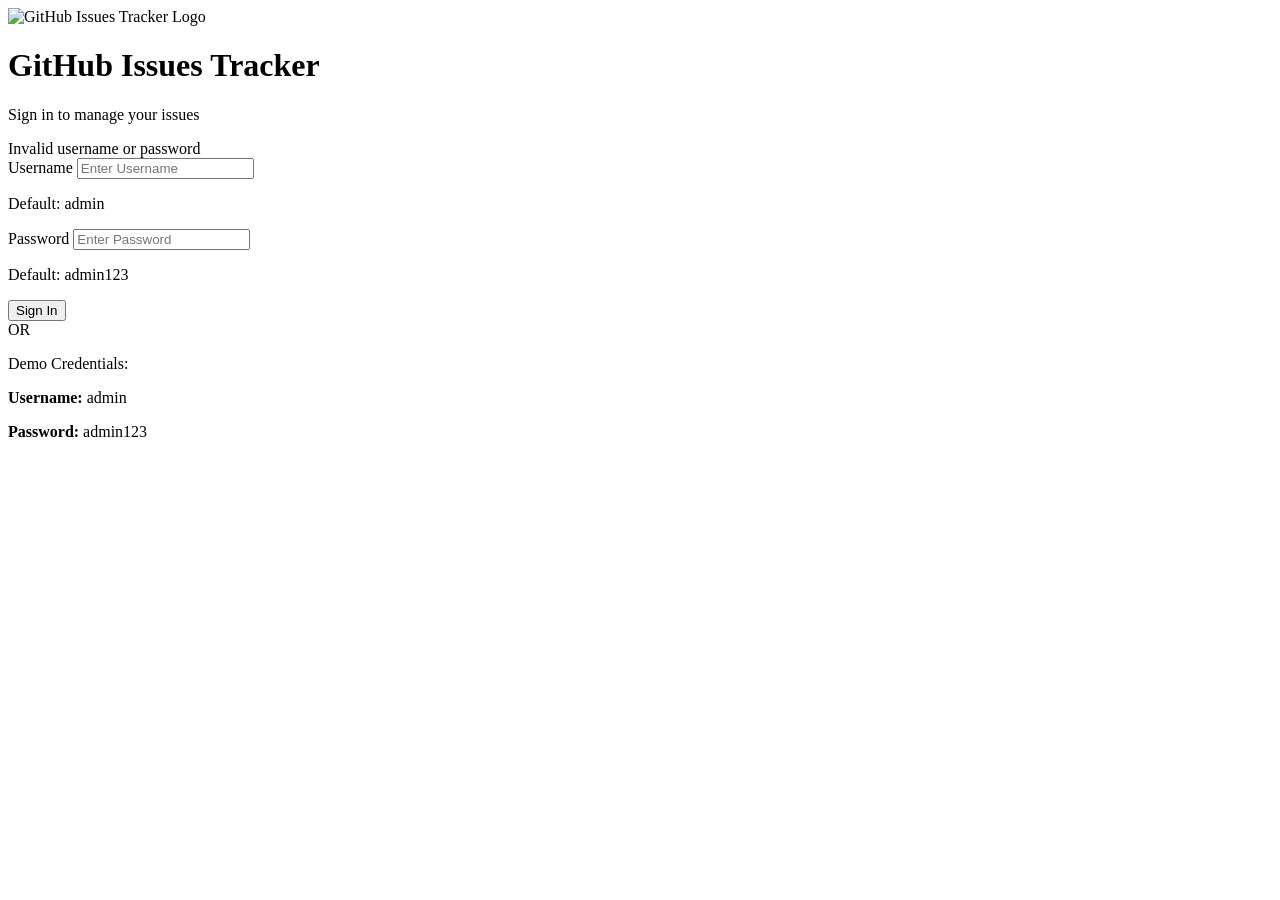
==== login.html @ 3337e896 "added login page HTML structure with form, logo, and demo credentials" ====
<!DOCTYPE html>
<html lang="en">

<head>
    <meta charset="UTF-8">
    <meta name="viewport" content="width=device-width, initial-scale=1.0">
    <title>GitHub Issues Tracker - Login</title>
</head>

<body>
    <div class="page-wrapper">
        <div class="login-card">

            <div class="logo-wrap">
                <img class="github-logo" src="assets/logo.png" alt="GitHub Issues Tracker Logo">
            </div>

            <h1 class="login-title">GitHub Issues Tracker</h1>
            <p class="login-subtitle">Sign in to manage your issues</p>

            <div class="error-msg hidden" id="error-msg">Invalid username or password</div>

            <div class="form-group">
                <label class="form-label">Username</label>
                <input type="text" class="form-input" id="username-input" placeholder="Enter Username">
                <p class="input-hint">Default: admin</p>
            </div>

            <div class="form-group">
                <label class="form-label">Password</label>
                <input type="password" class="form-input" id="password-input" placeholder="Enter Password">
                <p class="input-hint">Default: admin123</p>
            </div>

            <button class="signin-btn" onclick="handleLogin()">Sign In</button>

            <div class="divider">
                <span>OR</span>
            </div>

            <p class="demo-label">Demo Credentials:</p>
            <div class="demo-box">
                <p><strong>Username:</strong> admin</p>
                <p><strong>Password:</strong> admin123</p>
            </div>

        </div>
    </div>

</body>

</html>
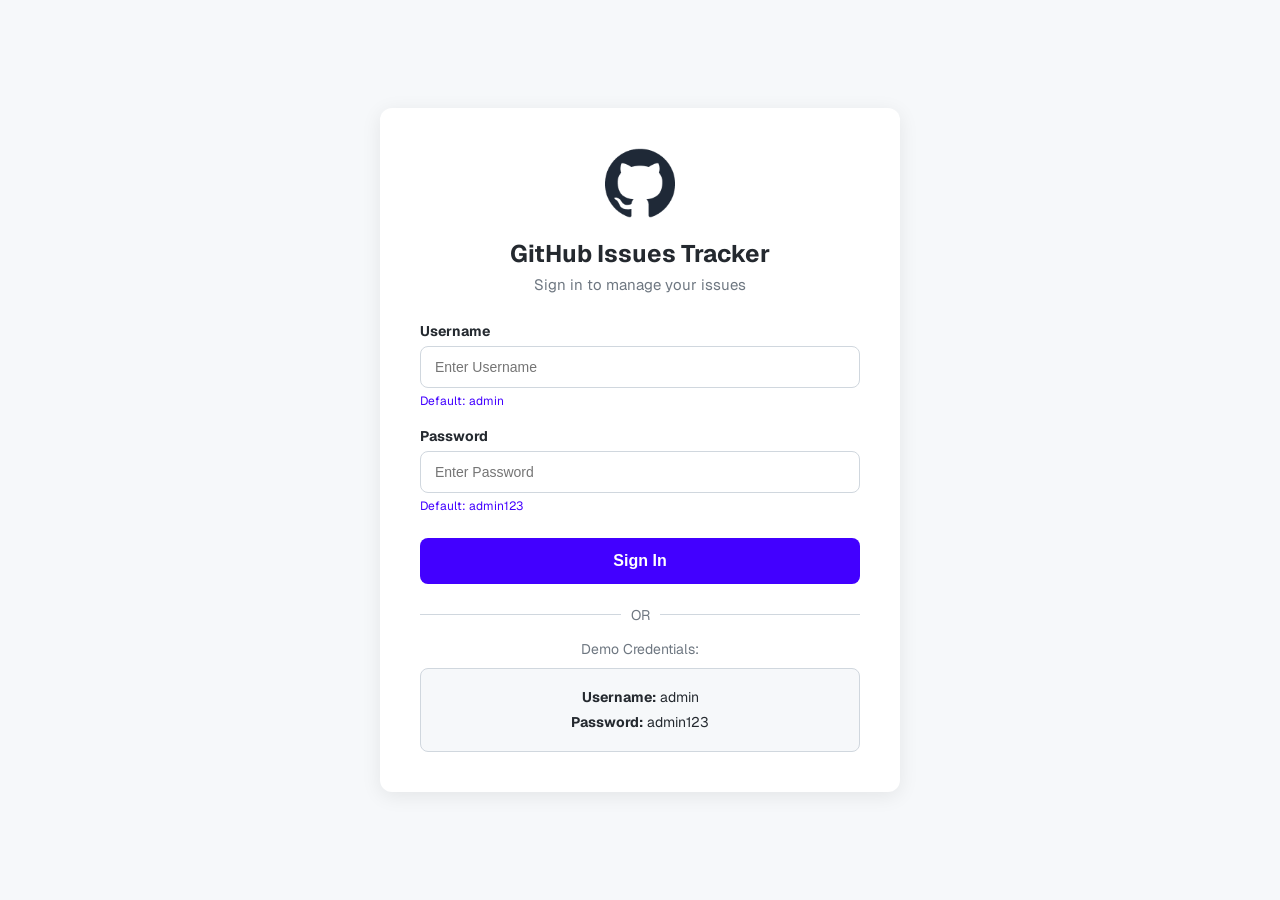
==== commit dd2330ec: "add login page styles and authentication logic" ====
--- a/login.html
+++ b/login.html
@@ -5,6 +5,12 @@
     <meta charset="UTF-8">
     <meta name="viewport" content="width=device-width, initial-scale=1.0">
     <title>GitHub Issues Tracker - Login</title>
+    <link rel="preconnect" href="https://fonts.googleapis.com">
+    <link rel="preconnect" href="https://fonts.gstatic.com" crossorigin>
+    <link
+        href="https://fonts.googleapis.com/css2?family=Geist:wght@100..900&family=Inter:ital,opsz,wght@0,14..32,100..900;1,14..32,100..900&display=swap"
+        rel="stylesheet">
+    <link rel="stylesheet" href="login.css">
 </head>
 
 <body>
@@ -12,7 +18,7 @@
         <div class="login-card">
 
             <div class="logo-wrap">
-                <img class="github-logo" src="assets/logo.png" alt="GitHub Issues Tracker Logo">
+                <img class="github-logo" src="./assets/github-logo.png" alt="GitHub Issues Tracker Logo">
             </div>
 
             <h1 class="login-title">GitHub Issues Tracker</h1>
@@ -46,6 +52,8 @@
 
         </div>
     </div>
+    
+    <script src="login.js"></script>
 
 </body>
 
--- a/login.css
+++ b/login.css
@@ -0,0 +1,158 @@
+* {
+    margin: 0;
+    padding: 0;
+    box-sizing: border-box;
+}
+
+body {
+    font-family: "Geist", sans-serif;
+    background-color: #f6f8fa;
+    min-height: 100vh;
+    display: flex;
+    align-items: center;
+    justify-content: center;
+}
+
+.page-wrapper {
+    width: 100%;
+    padding: 20px;
+    display: flex;
+    justify-content: center;
+    align-items: center;
+    min-height: 100vh;
+}
+
+.login-card {
+    background-color: white;
+    border-radius: 12px;
+    padding: 40px;
+    width: 100%;
+    max-width: 520px;
+    box-shadow: 0 4px 20px rgba(0, 0, 0, 0.08);
+}
+
+.logo-wrap {
+    display: flex;
+    justify-content: center;
+    margin-bottom: 20px;
+}
+
+.github-logo {
+    width: 70px;
+    height: 70px;
+}
+
+.login-title {
+    text-align: center;
+    font-size: 24px;
+    font-weight: bold;
+    color: #24292f;
+    margin-bottom: 6px;
+}
+
+.login-subtitle {
+    text-align: center;
+    font-size: 15px;
+    color: #6e7781;
+    margin-bottom: 28px;
+}
+
+.error-msg {
+    background-color: #ffeef0;
+    border: 1px solid #ffc9cc;
+    color: #cf222e;
+    padding: 10px 14px;
+    border-radius: 6px;
+    font-size: 14px;
+    margin-bottom: 16px;
+}
+
+.hidden {
+    display: none;
+}
+
+.form-group {
+    margin-bottom: 18px;
+}
+
+.form-label {
+    display: block;
+    font-size: 14px;
+    font-weight: bold;
+    color: #24292f;
+    margin-bottom: 6px;
+}
+
+.form-input {
+    width: 100%;
+    padding: 12px 14px;
+    border: 1px solid #d0d7de;
+    border-radius: 8px;
+    font-size: 14px;
+    color: #24292f;
+    outline: none;
+}
+
+.form-input:focus {
+    border-color: #4200ff;
+    box-shadow: 0 0 0 3px rgba(66, 0, 255, 0.1);
+}
+
+.input-hint {
+    font-size: 12px;
+    color: #4200ff;
+    margin-top: 5px;
+}
+
+.signin-btn {
+    width: 100%;
+    padding: 14px;
+    background-color: #4200ff;
+    color: white;
+    border: none;
+    border-radius: 8px;
+    font-size: 16px;
+    font-weight: bold;
+    cursor: pointer;
+    margin-top: 6px;
+}
+
+.signin-btn:hover {
+    background-color: #3500cc;
+}
+
+.divider {
+    display: flex;
+    align-items: center;
+    gap: 10px;
+    margin: 22px 0 16px;
+    color: #6e7781;
+    font-size: 14px;
+}
+
+.divider::before,
+.divider::after {
+    content: "";
+    flex: 1;
+    height: 1px;
+    background-color: #d0d7de;
+}
+
+.demo-label {
+    text-align: center;
+    font-size: 14px;
+    color: #6e7781;
+    margin-bottom: 10px;
+}
+
+.demo-box {
+    background-color: #f6f8fa;
+    border: 1px solid #d0d7de;
+    border-radius: 8px;
+    padding: 16px;
+    text-align: center;
+    font-size: 14px;
+    color: #24292f;
+    line-height: 1.8;
+}
+
